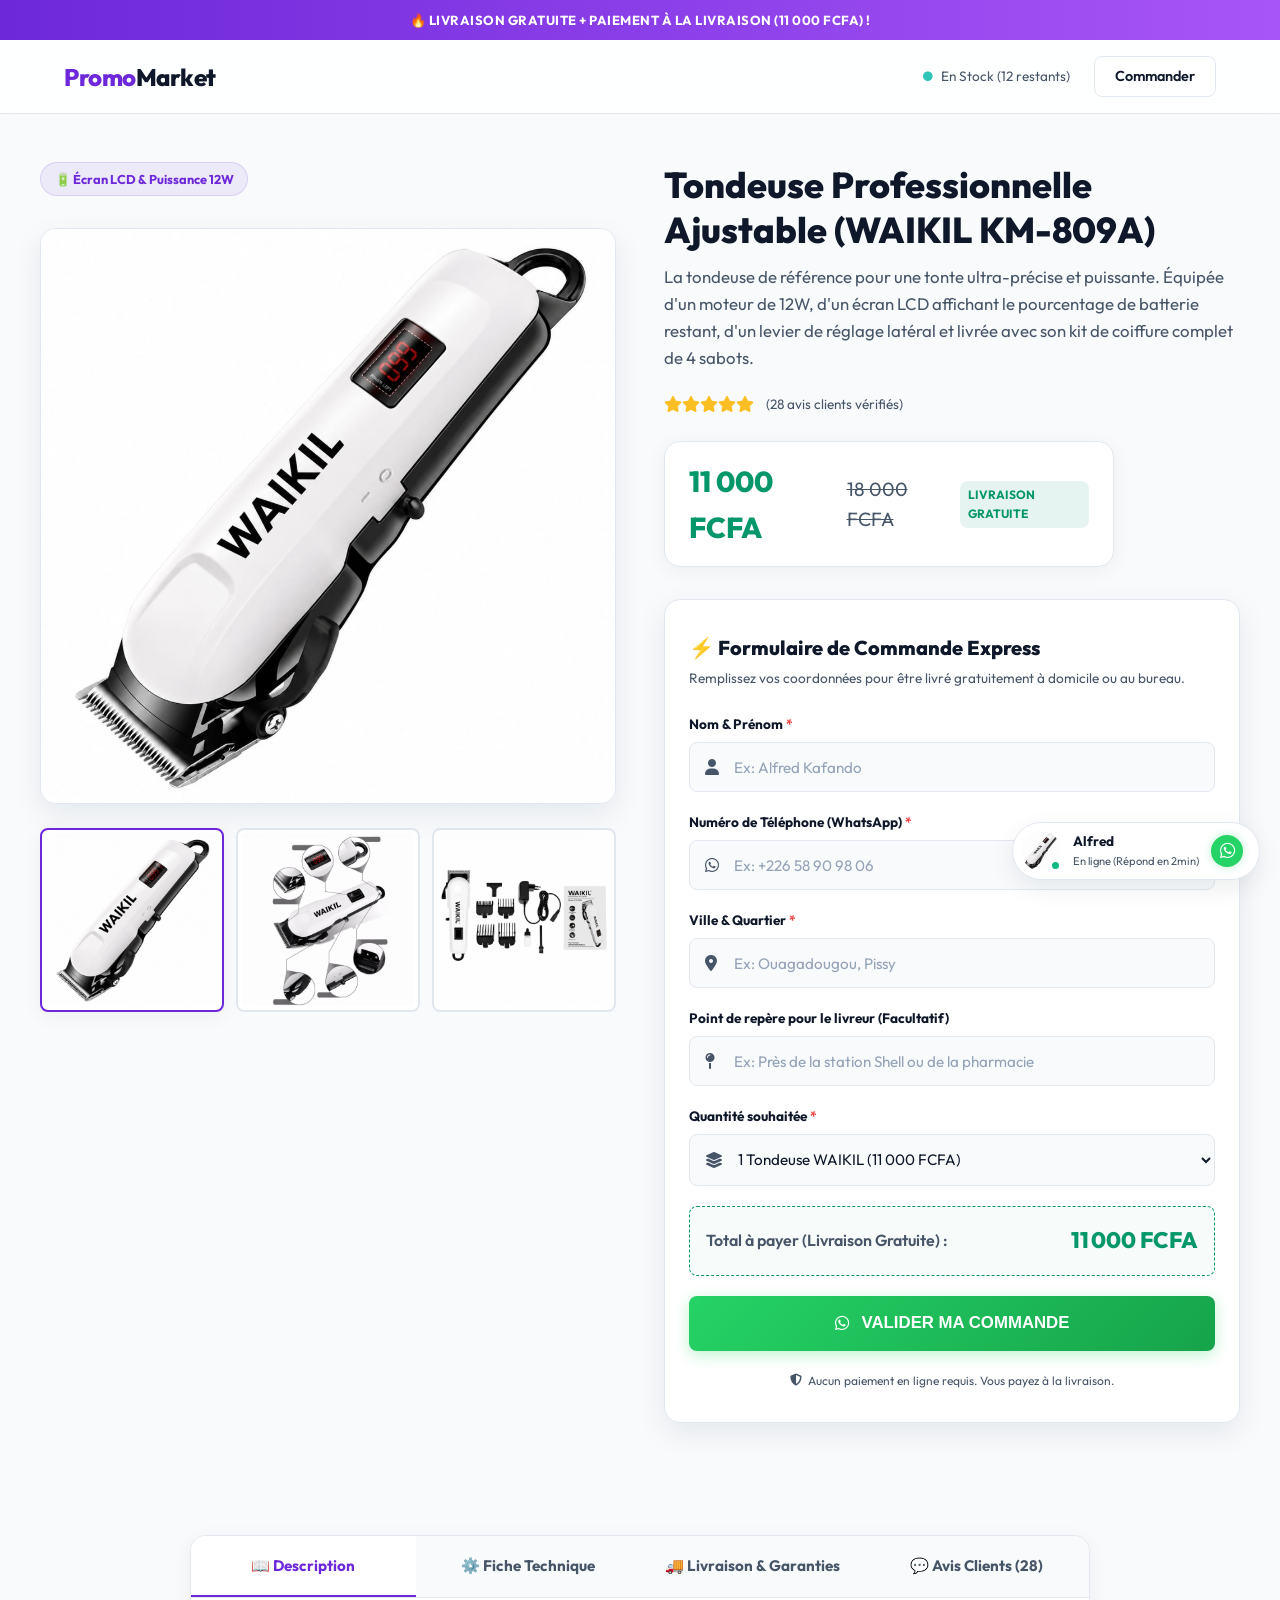
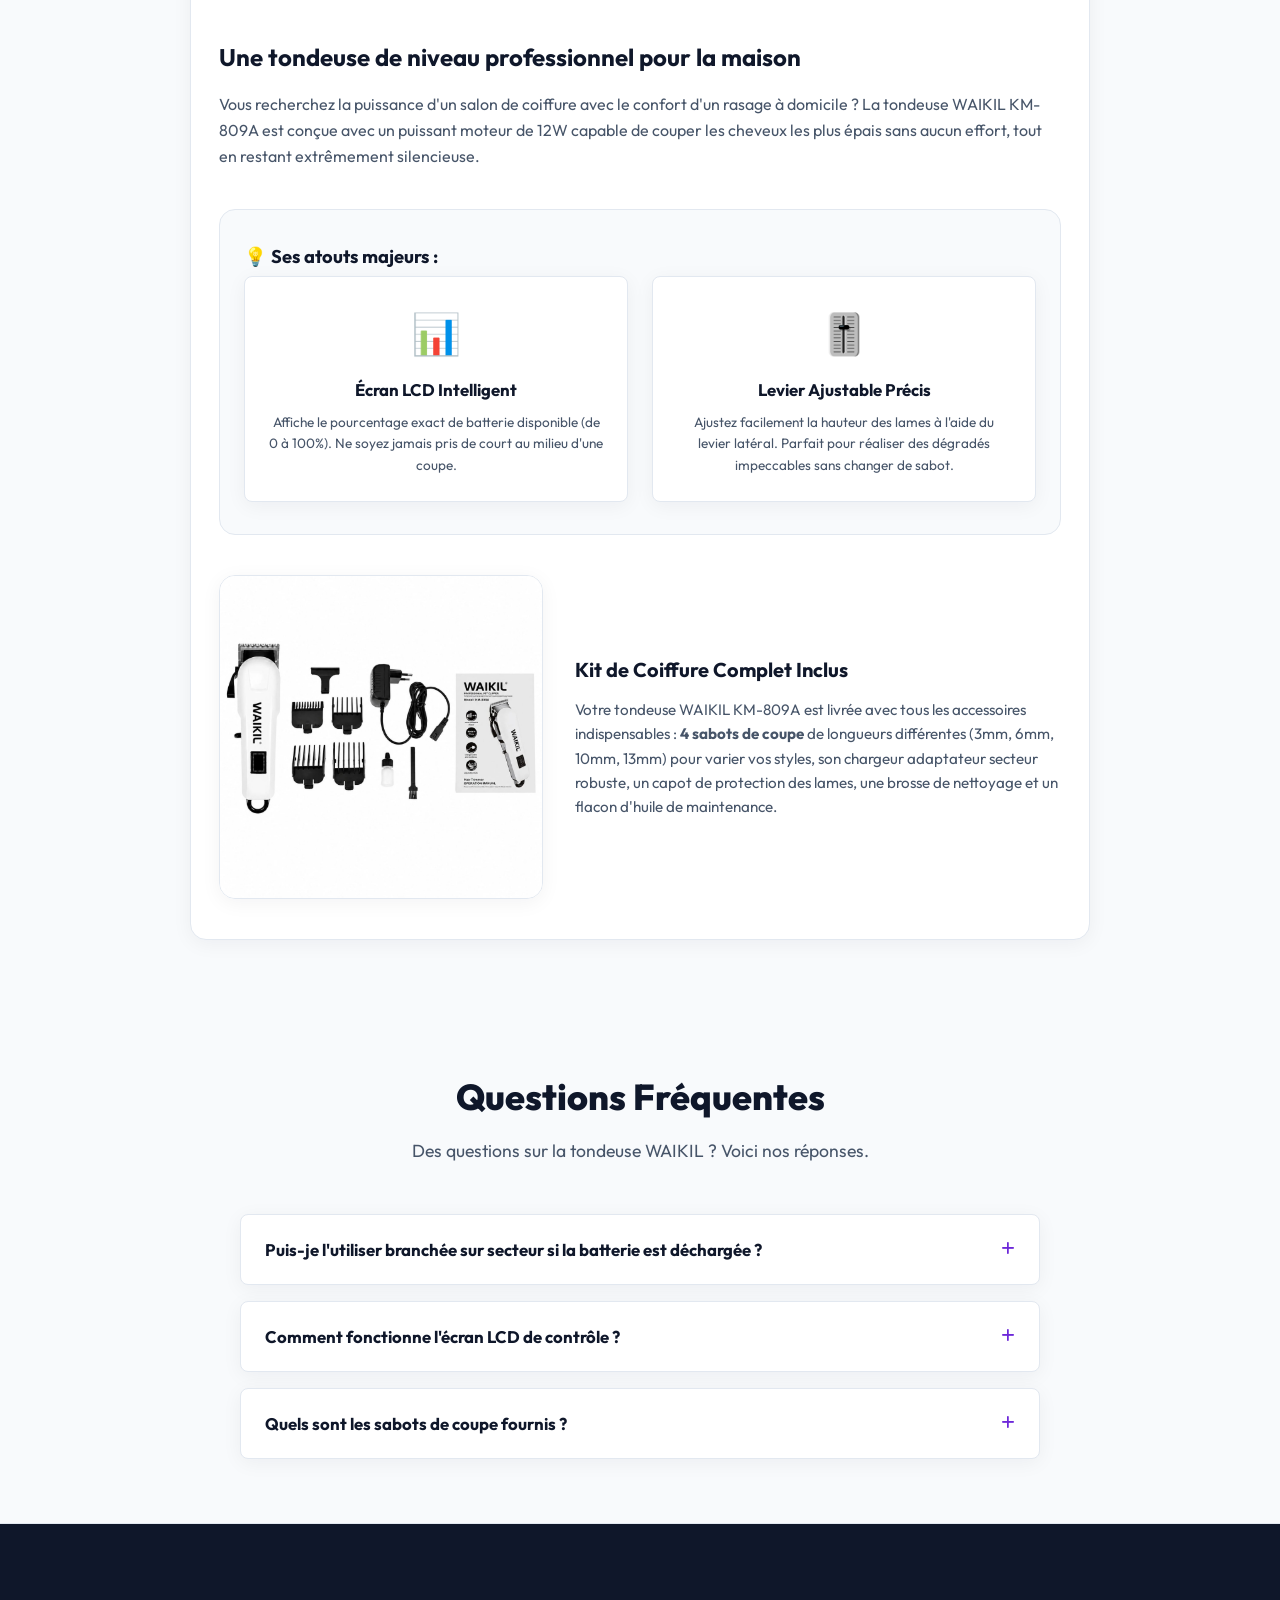
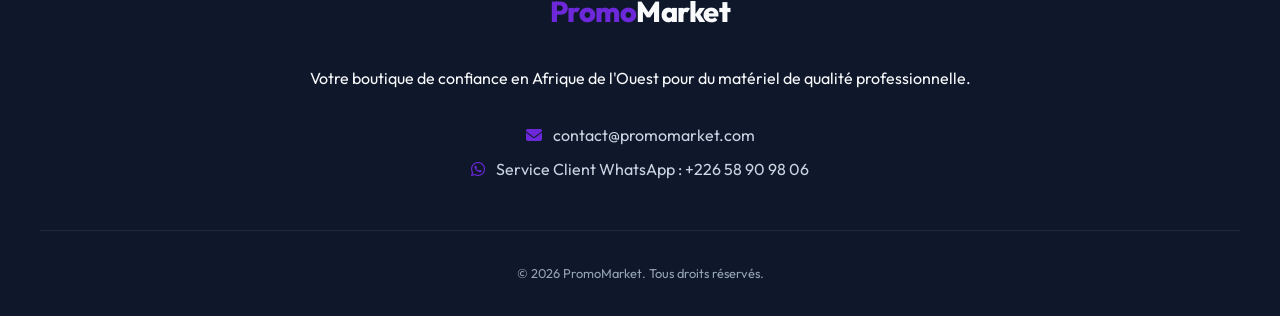
==== produit-tondeuse-waikil.html @ f85fffee "feat: add WAIKIL KM-809A professional trimmer landing page and update catalog" ====
<!DOCTYPE html>
<html lang="fr">
<head>
    <meta charset="UTF-8">
    <meta name="viewport" content="width=device-width, initial-scale=1.0">
    <title>Tondeuse Professionnelle WAIKIL KM-809A | PromoMarket</title>
    <meta name="description" content="Découvrez la puissance de la tondeuse WAIKIL KM-809A avec écran LCD intelligent. Moteur 12W, autonomie de 120-240 min, 4 sabots, livraison gratuite et paiement à la livraison !">
    <!-- Google Fonts -->
    <link rel="preconnect" href="https://fonts.googleapis.com">
    <link rel="preconnect" href="https://fonts.gstatic.com" crossorigin>
    <link href="https://fonts.googleapis.com/css2?family=Outfit:wght@300;400;600;700;800&display=swap" rel="stylesheet">
    <!-- FontAwesome for Icons -->
    <link rel="stylesheet" href="https://cdnjs.cloudflare.com/ajax/libs/font-awesome/6.4.0/css/all.min.css">
    <!-- CSS Stylesheet -->
    <link rel="stylesheet" href="style.css">
</head>
<body>

    <!-- Bandeau d'Urgence / Info -->
    <div class="promo-bar" id="promoBar">
        <span>🔥 LIVRAISON GRATUITE + PAIEMENT À LA LIVRAISON (11 000 FCFA) !</span>
    </div>

    <!-- En-tête / Header -->
    <header class="main-header" id="mainHeader">
        <div class="header-container">
            <a href="index.html" class="logo" style="text-decoration: none; color: inherit;">
                <span class="logo-accent">Promo</span>Market
            </a>
            <div class="header-right">
                <span class="stock-status"><i class="fa-solid fa-circle" style="color: #2ec4b6;"></i> En Stock (12 restants)</span>
                <a href="#order-section" class="btn-header" id="btnHeaderCTA">Commander</a>
            </div>
        </div>
    </header>

    <main>
        <!-- Section Produit & Commande (Hero Shopify Style) -->
        <section class="hero-section" id="heroSection">
            <div class="hero-container">
                
                <!-- Colonne Gauche : Galerie Photos -->
                <div class="hero-gallery">
                    <div class="badge">🔋 Écran LCD & Puissance 12W</div>
                    <div class="main-image-container">
                        <img src="waikil-trimmer.jpg" alt="Tondeuse professionnelle WAIKIL KM-809A" id="mainProductImage">
                    </div>
                    <div class="gallery-thumbnails">
                        <img src="waikil-trimmer.jpg" alt="Tondeuse WAIKIL debout" class="thumbnail active" onclick="changeImage('waikil-trimmer.jpg', this)">
                        <img src="waikil-details.jpg" alt="Caractéristiques techniques WAIKIL" class="thumbnail" onclick="changeImage('waikil-details.jpg', this)">
                        <img src="waikil-kit.jpg" alt="Coffret complet WAIKIL" class="thumbnail" onclick="changeImage('waikil-kit.jpg', this)">
                    </div>
                </div>

                <!-- Colonne Droite : Achat Rapide -->
                <div class="hero-buy-box">
                    <h1>Tondeuse Professionnelle Ajustable (WAIKIL KM-809A)</h1>
                    <p class="tagline">La tondeuse de référence pour une tonte ultra-précise et puissante. Équipée d'un moteur de 12W, d'un écran LCD affichant le pourcentage de batterie restant, d'un levier de réglage latéral et livrée avec son kit de coiffure complet de 4 sabots.</p>
                    
                    <div class="reviews-short">
                        <div class="stars">
                            <i class="fa-solid fa-star"></i><i class="fa-solid fa-star"></i><i class="fa-solid fa-star"></i><i class="fa-solid fa-star"></i><i class="fa-solid fa-star"></i>
                        </div>
                        <span>(28 avis clients vérifiés)</span>
                    </div>

                    <div class="price-container">
                        <span class="price-new">11 000 FCFA</span>
                        <span class="price-old">18 000 FCFA</span>
                        <span class="price-discount">LIVRAISON GRATUITE</span>
                    </div>

                    <!-- Formulaire d'Achat Direct -->
                    <div class="mini-checkout-wrapper" id="order-section">
                        <h3>⚡ Formulaire de Commande Express</h3>
                        <p class="form-sub">Remplissez vos coordonnées pour être livré gratuitement à domicile ou au bureau.</p>
                        
                        <form name="commande-rapide" method="POST" netlify id="orderForm" class="order-form"
                              data-product-name="Tondeuse Professionnelle WAIKIL KM-809A"
                              data-price1="11000"
                              data-price2="20000"
                              data-price3="28000"
                              data-price-text1="1 Tondeuse WAIKIL (11 000 FCFA)"
                              data-price-text2="2 Tondeuses WAIKIL (20 000 FCFA - Duo 🔥)"
                              data-price-text3="3 Tondeuses WAIKIL (28 000 FCFA - Trio 🔥)">
                            
                            <input type="hidden" name="form-name" value="commande-rapide">
                            <input type="hidden" name="productName" value="Tondeuse Professionnelle WAIKIL KM-809A">
                            
                            <div class="form-group">
                                <label for="fullName">Nom & Prénom <span class="required">*</span></label>
                                <div class="input-wrapper">
                                    <i class="fa-solid fa-user"></i>
                                    <input type="text" id="fullName" name="fullName" placeholder="Ex: Alfred Kafando" required>
                                </div>
                            </div>

                            <div class="form-group">
                                <label for="phoneNumber">Numéro de Téléphone (WhatsApp) <span class="required">*</span></label>
                                <div class="input-wrapper">
                                    <i class="fa-brands fa-whatsapp"></i>
                                    <input type="tel" id="phoneNumber" name="phoneNumber" placeholder="Ex: +226 58 90 98 06" required>
                                </div>
                            </div>

                            <div class="form-group">
                                <label for="city">Ville & Quartier <span class="required">*</span></label>
                                <div class="input-wrapper">
                                    <i class="fa-solid fa-location-dot"></i>
                                    <input type="text" id="city" name="city" placeholder="Ex: Ouagadougou, Pissy" required>
                                </div>
                            </div>

                            <div class="form-group">
                                <label for="landmark">Point de repère pour le livreur (Facultatif)</label>
                                <div class="input-wrapper">
                                    <i class="fa-solid fa-map-pin"></i>
                                    <input type="text" id="landmark" name="landmark" placeholder="Ex: Près de la station Shell ou de la pharmacie">
                                </div>
                            </div>

                            <div class="form-group">
                                <label for="quantity">Quantité souhaitée <span class="required">*</span></label>
                                <div class="input-wrapper">
                                    <i class="fa-solid fa-layer-group"></i>
                                    <select id="quantity" name="quantity">
                                        <option value="1" selected>1 Tondeuse WAIKIL (11 000 FCFA)</option>
                                        <option value="2">2 Tondeuses WAIKIL (20 000 FCFA - Pack Duo 🔥)</option>
                                        <option value="3">3 Tondeuses WAIKIL (28 000 FCFA - Pack Trio 🔥)</option>
                                    </select>
                                </div>
                            </div>

                            <div class="total-display">
                                <span>Total à payer (Livraison Gratuite) :</span>
                                <strong id="totalPrice">11 000 FCFA</strong>
                            </div>

                            <button type="submit" class="btn-submit pulse" id="btnSubmitOrder">
                                <i class="fa-brands fa-whatsapp"></i> VALIDER MA COMMANDE
                            </button>
                            <p class="form-footer-note"><i class="fa-solid fa-shield-halved"></i> Aucun paiement en ligne requis. Vous payez à la livraison.</p>
                        </form>
                    </div>

                </div>
            </div>
        </section>

        <!-- Section Onglets Interactifs (Tabs Shopify Style) -->
        <section class="tabs-section" id="tabsSection">
            <div class="tabs-container">
                <div class="tabs-header">
                    <button class="tab-btn active" data-tab="description">📖 Description</button>
                    <button class="tab-btn" data-tab="specs">⚙️ Fiche Technique</button>
                    <button class="tab-btn" data-tab="shipping">🚚 Livraison & Garanties</button>
                    <button class="tab-btn" data-tab="reviews">💬 Avis Clients (28)</button>
                </div>
                
                <div class="tabs-content">
                    <!-- Onglet 1: Description -->
                    <div class="tab-pane active" id="tab-description">
                        <div class="tab-desc-content">
                            <h3>Une tondeuse de niveau professionnel pour la maison</h3>
                            <p>Vous recherchez la puissance d'un salon de coiffure avec le confort d'un rasage à domicile ? La tondeuse WAIKIL KM-809A est conçue avec un puissant moteur de 12W capable de couper les cheveux les plus épais sans aucun effort, tout en restant extrêmement silencieuse.</p>
                            
                            <div class="gesture-guide">
                                <h4>💡 Ses atouts majeurs :</h4>
                                <div class="gesture-grid">
                                    <div class="gesture-card">
                                        <span class="gesture-icon">📊</span>
                                        <h5>Écran LCD Intelligent</h5>
                                        <p>Affiche le pourcentage exact de batterie disponible (de 0 à 100%). Ne soyez jamais pris de court au milieu d'une coupe.</p>
                                    </div>
                                    <div class="gesture-card">
                                        <span class="gesture-icon">🎚️</span>
                                        <h5>Levier Ajustable Précis</h5>
                                        <p>Ajustez facilement la hauteur des lames à l'aide du levier latéral. Parfait pour réaliser des dégradés impeccables sans changer de sabot.</p>
                                    </div>
                                </div>
                            </div>

                            <div class="desc-feature-highlight">
                                <img src="waikil-kit.jpg" alt="Kit complet tondeuse WAIKIL KM-809A">
                                <div>
                                    <h4>Kit de Coiffure Complet Inclus</h4>
                                    <p>Votre tondeuse WAIKIL KM-809A est livrée avec tous les accessoires indispensables : <strong>4 sabots de coupe</strong> de longueurs différentes (3mm, 6mm, 10mm, 13mm) pour varier vos styles, son chargeur adaptateur secteur robuste, un capot de protection des lames, une brosse de nettoyage et un flacon d'huile de maintenance.</p>
                                </div>
                            </div>
                        </div>
                    </div>

                    <!-- Onglet 2: Fiche Technique -->
                    <div class="tab-pane" id="tab-specs">
                        <div class="specs-table-wrapper">
                            <table class="specs-table">
                                <thead>
                                    <tr>
                                        <th>Caractéristique</th>
                                        <th>Spécification Réelle</th>
                                    </tr>
                                </thead>
                                <tbody>
                                    <tr>
                                        <td><strong>Type d'appareil</strong></td>
                                        <td>Tondeuse électrique professionnelle sans fil (et utilisable avec fil)</td>
                                    </tr>
                                    <tr>
                                        <td><strong>Puissance moteur</strong></td>
                                        <td>12W haute efficacité et coupe rapide</td>
                                    </tr>
                                    <tr>
                                        <td><strong>Autonomie</strong></td>
                                        <td>Batterie Lithium-ion rechargeable offrant de 120 à 240 minutes d'utilisation continue</td>
                                    </tr>
                                    <tr>
                                        <td><strong>Écran de contrôle</strong></td>
                                        <td>Affichage numérique LCD pour le niveau de batterie (en %) et indicateur de charge</td>
                                    </tr>
                                    <tr>
                                        <td><strong>Lames</strong></td>
                                        <td>Acier inoxydable haute précision avec levier d'ajustement latéral (0,5 mm à 15 mm)</td>
                                    </tr>
                                    <tr>
                                        <td><strong>Sabots fournis</strong></td>
                                        <td>4 guides de coupe interchangeables (3, 6, 10 et 13 mm)</td>
                                    </tr>
                                    <tr>
                                        <td><strong>Alimentation</strong></td>
                                        <td>Chargeur secteur robuste (100V-240V universel), fiche européenne standard</td>
                                    </tr>
                                </tbody>
                            </table>
                        </div>
                    </div>

                    <!-- Onglet 3: Livraison & Garanties -->
                    <div class="tab-pane" id="tab-shipping">
                        <div class="shipping-info-grid">
                            <div class="shipping-card">
                                <i class="fa-solid fa-truck-fast"></i>
                                <h4>Livraison Gratuite & Rapide</h4>
                                <p><strong>Zéro frais de port !</strong> Livraison 100% gratuite sous 24h à 48h à Ouagadougou et Conakry par nos livreurs dédiés. Pour l'intérieur, livraison via gares routières partenaires.</p>
                            </div>
                            <div class="shipping-card">
                                <i class="fa-solid fa-hand-holding-dollar"></i>
                                <h4>Paiement Sécurisé COD</h4>
                                <p><strong>Paiement à la livraison !</strong> Vous ne payez rien en ligne. Vous réglez la somme en espèces directement au livreur après avoir ouvert et vérifié votre colis.</p>
                            </div>
                            <div class="shipping-card">
                                <i class="fa-solid fa-rotate-left"></i>
                                <h4>Garantie Qualité de 7 Jours</h4>
                                <p>Toutes nos tondeuses sont testées avant livraison. En cas de défaut technique constaté sous 7 jours, nous procédons à un échange gratuit ou un remboursement.</p>
                            </div>
                        </div>
                    </div>

                    <!-- Onglet 4: Avis Clients -->
                    <div class="tab-pane" id="tab-reviews">
                        <div class="reviews-tab-content">
                            <div class="reviews-summary-box">
                                <div class="rating-number">4.9</div>
                                <div>
                                    <div class="stars">
                                        <i class="fa-solid fa-star"></i><i class="fa-solid fa-star"></i><i class="fa-solid fa-star"></i><i class="fa-solid fa-star"></i><i class="fa-solid fa-star"></i>
                                    </div>
                                    <p>Moyenne basée sur 28 retours clients vérifiés au Burkina Faso et en Guinée</p>
                                </div>
                            </div>
                            
                            <div class="reviews-list">
                                <div class="review-item">
                                    <div class="review-header">
                                        <strong>Issouf S.</strong>
                                        <span class="review-date">Ouagadougou, Burkina Faso</span>
                                    </div>
                                    <div class="stars"><i class="fa-solid fa-star"></i><i class="fa-solid fa-star"></i><i class="fa-solid fa-star"></i><i class="fa-solid fa-star"></i><i class="fa-solid fa-star"></i></div>
                                    <p>"Cette tondeuse est fantastique. Le moteur est vraiment puissant de 12W, rien à voir avec les petites tondeuses ordinaires. L'écran qui indique la batterie à 100% est hyper pratique. Très bon achat à 11 000 FCFA avec livraison gratuite."</p>
                                </div>
                                <div class="review-item">
                                    <div class="review-header">
                                        <strong>Drissa O.</strong>
                                        <span class="review-date">Ouagadougou, Somgandé</span>
                                    </div>
                                    <div class="stars"><i class="fa-solid fa-star"></i><i class="fa-solid fa-star"></i><i class="fa-solid fa-star"></i><i class="fa-solid fa-star"></i><i class="fa-solid fa-star-half-stroke"></i></div>
                                    <p>"La tondeuse coupe très bien et le réglage latéral de la hauteur est très solide. Le câble de charge est long et on peut l'utiliser directement branchée si on veut. Livrée en 24 heures chez moi."</p>
                                </div>
                                <div class="review-item">
                                    <div class="review-header">
                                        <strong>Alphonse K.</strong>
                                        <span class="review-date">Koudougou, Burkina Faso</span>
                                    </div>
                                    <div class="stars"><i class="fa-solid fa-star"></i><i class="fa-solid fa-star"></i><i class="fa-solid fa-star"></i><i class="fa-solid fa-star"></i><i class="fa-solid fa-star"></i></div>
                                    <p>"Super qualité ! J'ai commandé le pack de 2 tondeuses à 20 000 FCFA pour moi et mon fils. Reçu en parfait état via bus TSR, très bien emballé. Je recommande vivement."</p>
                                </div>
                            </div>
                        </div>
                    </div>
                </div>
            </div>
        </section>

        <!-- Section FAQ (Foire aux questions) -->
        <section class="faq-section" id="faqSection">
            <div class="section-title">
                <h2>Questions Fréquentes</h2>
                <p>Des questions sur la tondeuse WAIKIL ? Voici nos réponses.</p>
            </div>
            <div class="faq-container">
                <div class="faq-item">
                    <button class="faq-question">
                        <span>Puis-je l'utiliser branchée sur secteur si la batterie est déchargée ?</span>
                        <i class="fa-solid fa-plus"></i>
                    </button>
                    <div class="faq-answer">
                        <p>Oui, absolument ! Cette tondeuse dispose d'un double mode d'alimentation. Vous pouvez l'utiliser de manière autonome sans fil ou la brancher directement sur une prise électrique avec son chargeur secteur si la batterie est à plat.</p>
                    </div>
                </div>

                <div class="faq-item">
                    <button class="faq-question">
                        <span>Comment fonctionne l'écran LCD de contrôle ?</span>
                        <i class="fa-solid fa-plus"></i>
                    </button>
                    <div class="faq-answer">
                        <p>L'écran LCD s'allume automatiquement lorsque la tondeuse est sous tension. Il affiche un chiffre de 0 à 100 correspondant au pourcentage restant d'autonomie de la batterie, ce qui vous indique précisément le moment où il faut la recharger.</p>
                    </div>
                </div>

                <div class="faq-item">
                    <button class="faq-question">
                        <span>Quels sont les sabots de coupe fournis ?</span>
                        <i class="fa-solid fa-plus"></i>
                    </button>
                    <div class="faq-answer">
                        <p>La tondeuse est livrée avec 4 guides de coupe interchangeables de tailles standard : 3 mm, 6 mm, 10 mm et 13 mm, vous permettant de réaliser des tontes de cheveux et de barbes de différentes longueurs de manière très précise.</p>
                    </div>
                </div>
            </div>
        </section>
    </main>

    <!-- Pied de page / Footer -->
    <footer class="main-footer" id="mainFooter">
        <div class="footer-container">
            <div class="footer-logo">
                <span class="logo-accent">Promo</span>Market
            </div>
            <p>Votre boutique de confiance en Afrique de l'Ouest pour du matériel de qualité professionnelle.</p>
            <div class="footer-contact">
                <p><i class="fa-solid fa-envelope"></i> contact@promomarket.com</p>
                <p><i class="fa-brands fa-whatsapp"></i> Service Client WhatsApp : +226 58 90 98 06</p>
            </div>
            <div class="footer-bottom">
                <p>&copy; 2026 PromoMarket. Tous droits réservés.</p>
            </div>
        </div>
    </footer>

    <!-- Barre d'achat collante mobile (Sticky Buy Bar) -->
    <div class="sticky-buy-bar" id="stickyBuyBar">
        <div class="sticky-bar-container">
            <div class="sticky-bar-info">
                <strong>Tondeuse WAIKIL</strong>
                <span class="sticky-price">11 000 FCFA</span>
            </div>
            <a href="#order-section" class="sticky-bar-btn" id="stickyBuyBtn">Acheter Maintenant</a>
        </div>
    </div>

    <!-- Widget WhatsApp Flottant -->
    <a href="https://wa.me/22658909806" class="whatsapp-float-widget" id="whatsappWidget" target="_blank">
        <div class="widget-avatar-container">
            <img src="waikil-trimmer.jpg" alt="Alfred PromoMarket">
            <span class="online-indicator"></span>
        </div>
        <div class="widget-text-container">
            <strong>Alfred</strong>
            <span>En ligne (Répond en 2min)</span>
        </div>
        <div class="whatsapp-widget-icon">
            <i class="fa-brands fa-whatsapp"></i>
        </div>
    </a>

    <!-- Script JavaScript -->
    <script src="app.js"></script>
</body>
</html>
---- style.css ----
/* ==========================================================================
   DESIGN SYSTEM & VARIABLES (PREMIUM LIGHT THEME)
   ========================================================================== */
:root {
    --bg-main: #f8fafc; /* Blanc ardoise ultra-pro */
    --bg-card: #ffffff; /* Cartes blanches style Shopify */
    --bg-card-hover: #f1f5f9;
    --border-color: #e2e8f0; /* Bordures douces */
    --text-primary: #0f172a; /* Texte principal sombre très lisible */
    --text-secondary: #475569; /* Texte secondaire gris cool */
    
    /* Accents Premium */
    --accent-purple: #6d28d9; /* Violet royal Shopify */
    --accent-purple-glow: rgba(109, 40, 217, 0.08);
    --accent-emerald: #059669; /* Émeraude professionnel */
    --accent-emerald-glow: rgba(5, 150, 105, 0.08);
    --whatsapp-green: #25d366;
    --whatsapp-green-glow: rgba(37, 211, 102, 0.15);
    
    /* Typographies & Arrondis */
    --font-family: 'Outfit', sans-serif;
    --border-radius-lg: 16px;
    --border-radius-md: 8px;
    --transition-smooth: all 0.3s cubic-bezier(0.4, 0, 0.2, 1);
    --box-shadow-soft: 0 4px 20px rgba(15, 23, 42, 0.05);
    --box-shadow-medium: 0 10px 30px rgba(15, 23, 42, 0.08);
}

/* ==========================================================================
   BASE STYLES & SCROLLBAR
   ========================================================================== */
* {
    box-sizing: border-box;
    margin: 0;
    padding: 0;
}

html {
    scroll-behavior: smooth;
    font-size: 16px;
}

body {
    background-color: var(--bg-main);
    color: var(--text-primary);
    font-family: var(--font-family);
    line-height: 1.6;
    overflow-x: hidden;
    -webkit-font-smoothing: antialiased;
    padding-bottom: 80px; /* Espace pour la barre collante sur mobile */
}

/* Scrollbar Style */
::-webkit-scrollbar {
    width: 8px;
}
::-webkit-scrollbar-track {
    background: var(--bg-main);
}
::-webkit-scrollbar-thumb {
    background: #cbd5e1;
    border-radius: 50px;
}
::-webkit-scrollbar-thumb:hover {
    background: var(--accent-purple);
}

/* Titles */
.section-title {
    text-align: center;
    margin-bottom: 3rem;
    padding: 0 1rem;
}

.section-title h2 {
    font-size: 2.25rem;
    font-weight: 800;
    margin-bottom: 0.75rem;
    color: var(--text-primary);
}

.section-title p {
    color: var(--text-secondary);
    font-size: 1.1rem;
    max-width: 600px;
    margin: 0 auto;
}

/* ==========================================================================
   PROMO BAR & HEADER
   ========================================================================== */
.promo-bar {
    background: linear-gradient(90deg, var(--accent-purple) 0%, #a855f7 100%);
    color: #fff;
    text-align: center;
    padding: 0.6rem 1rem;
    font-size: 0.82rem;
    font-weight: 700;
    letter-spacing: 0.5px;
    position: sticky;
    top: 0;
    z-index: 100;
}

.main-header {
    background-color: rgba(255, 255, 255, 0.85);
    backdrop-filter: blur(12px);
    border-bottom: 1px solid var(--border-color);
    padding: 1rem 0;
    position: sticky;
    top: 33px;
    z-index: 99;
}

.header-container {
    max-width: 1200px;
    margin: 0 auto;
    padding: 0 1.5rem;
    display: flex;
    justify-content: space-between;
    align-items: center;
}

.logo {
    font-size: 1.5rem;
    font-weight: 800;
    color: var(--text-primary);
    letter-spacing: -0.5px;
}

.logo-accent {
    color: var(--accent-purple);
}

.header-right {
    display: flex;
    align-items: center;
    gap: 1.5rem;
}

.stock-status {
    font-size: 0.85rem;
    color: var(--text-secondary);
    display: flex;
    align-items: center;
    gap: 0.5rem;
}

.stock-status i {
    color: var(--accent-emerald);
    font-size: 0.6rem;
    animation: blink 1.5s infinite;
}

@keyframes blink {
    0%, 100% { opacity: 0.4; }
    50% { opacity: 1; }
}

.btn-header {
    background-color: var(--bg-card);
    border: 1px solid var(--border-color);
    color: var(--text-primary);
    padding: 0.5rem 1.25rem;
    border-radius: var(--border-radius-md);
    text-decoration: none;
    font-weight: 600;
    font-size: 0.9rem;
    transition: var(--transition-smooth);
}

.btn-header:hover {
    background-color: var(--accent-purple);
    border-color: var(--accent-purple);
    color: #fff;
    box-shadow: 0 4px 12px var(--accent-purple-glow);
}

/* ==========================================================================
   HERO / PRODUCT BOX
   ========================================================================== */
.hero-section {
    padding: 3rem 1.5rem;
}

.hero-container {
    max-width: 1200px;
    margin: 0 auto;
    display: grid;
    grid-template-columns: 1fr;
    gap: 3rem;
}

@media (min-width: 992px) {
    .hero-container {
        grid-template-columns: 1fr 1fr;
        align-items: start;
    }
}

/* Gallery details */
.hero-gallery {
    display: flex;
    flex-direction: column;
    gap: 1.5rem;
}

.badge {
    background-color: rgba(109, 40, 217, 0.08);
    color: var(--accent-purple);
    border: 1px solid rgba(109, 40, 217, 0.15);
    padding: 0.35rem 0.85rem;
    border-radius: 50px;
    font-size: 0.8rem;
    font-weight: 700;
    margin-bottom: 0.5rem;
    display: inline-block;
    width: fit-content;
}

.main-image-container {
    background-color: #ffffff;
    border: 1px solid var(--border-color);
    border-radius: var(--border-radius-lg);
    overflow: hidden;
    aspect-ratio: 1;
    display: flex;
    align-items: center;
    justify-content: center;
    position: relative;
    box-shadow: var(--box-shadow-medium);
}

.main-image-container img {
    max-width: 100%;
    max-height: 100%;
    object-fit: contain;
    transition: var(--transition-smooth);
}

.gallery-thumbnails {
    display: grid;
    grid-template-columns: repeat(auto-fit, minmax(60px, 1fr));
    gap: 0.75rem;
}

.thumbnail {
    background-color: #ffffff;
    border: 2px solid var(--border-color);
    border-radius: var(--border-radius-md);
    padding: 0.25rem;
    aspect-ratio: 1;
    cursor: pointer;
    transition: var(--transition-smooth);
    width: 100%;
    object-fit: contain;
}

.thumbnail:hover, 
.thumbnail.active {
    border-color: var(--accent-purple);
    box-shadow: var(--box-shadow-soft);
}

/* Buy box information */
.hero-buy-box h1 {
    font-size: 2.25rem;
    font-weight: 800;
    line-height: 1.25;
    margin-bottom: 0.75rem;
    color: var(--text-primary);
}

.tagline {
    font-size: 1.05rem;
    color: var(--text-secondary);
    margin-bottom: 1.25rem;
}

.reviews-short {
    display: flex;
    align-items: center;
    gap: 0.75rem;
    margin-bottom: 1.5rem;
}

.reviews-short .stars {
    color: #fbbf24;
}

.reviews-short span {
    font-size: 0.85rem;
    color: var(--text-secondary);
}

.price-container {
    display: flex;
    align-items: center;
    gap: 1rem;
    margin-bottom: 2rem;
    background-color: #ffffff;
    border: 1px solid var(--border-color);
    padding: 1rem 1.5rem;
    border-radius: var(--border-radius-lg);
    width: 100%;
    max-width: 450px;
    box-shadow: var(--box-shadow-soft);
}

.price-new {
    font-size: 1.8rem;
    font-weight: 800;
    color: var(--accent-emerald);
}

.price-old {
    font-size: 1.2rem;
    text-decoration: line-through;
    color: var(--text-secondary);
}

.price-discount {
    background-color: rgba(5, 150, 105, 0.1);
    color: var(--accent-emerald);
    padding: 0.25rem 0.5rem;
    border-radius: var(--border-radius-md);
    font-size: 0.75rem;
    font-weight: 700;
}

/* Premium White Checkout Form */
.mini-checkout-wrapper {
    background: #ffffff;
    border: 1px solid var(--border-color);
    padding: 2rem 1.5rem;
    border-radius: var(--border-radius-lg);
    box-shadow: var(--box-shadow-medium);
}

.mini-checkout-wrapper h3 {
    font-size: 1.25rem;
    font-weight: 800;
    margin-bottom: 0.25rem;
    color: var(--text-primary);
}

.form-sub {
    font-size: 0.85rem;
    color: var(--text-secondary);
    margin-bottom: 1.5rem;
}

.order-form {
    display: flex;
    flex-direction: column;
    gap: 1.25rem;
}

.form-group {
    display: flex;
    flex-direction: column;
    gap: 0.4rem;
}

.form-group label {
    font-size: 0.85rem;
    font-weight: 700;
    color: var(--text-primary);
}

.required {
    color: #ef4444;
}

.input-wrapper {
    position: relative;
    display: flex;
    align-items: center;
}

.input-wrapper i {
    position: absolute;
    left: 1rem;
    color: var(--text-secondary);
    font-size: 1rem;
}

.order-form input,
.order-form select {
    width: 100%;
    background-color: #f8fafc;
    border: 1px solid var(--border-color);
    color: var(--text-primary);
    padding: 0.9rem 1rem 0.9rem 2.75rem;
    border-radius: var(--border-radius-md);
    font-family: var(--font-family);
    font-size: 0.95rem;
    transition: var(--transition-smooth);
}

.order-form input::placeholder {
    color: #94a3b8;
}

.order-form input:focus,
.order-form select:focus {
    outline: none;
    border-color: var(--accent-purple);
    background-color: #ffffff;
    box-shadow: 0 0 0 3px var(--accent-purple-glow);
}

.order-form input:focus + i,
.order-form select:focus + i {
    color: var(--accent-purple);
}

.total-display {
    background-color: rgba(5, 150, 105, 0.03);
    border: 1px dashed var(--accent-emerald);
    padding: 1rem;
    border-radius: var(--border-radius-md);
    display: flex;
    justify-content: space-between;
    align-items: center;
    font-size: 1rem;
}

.total-display span {
    color: var(--text-secondary);
    font-weight: 600;
}

.total-display strong {
    font-size: 1.4rem;
    color: var(--accent-emerald);
    font-weight: 800;
}

/* Order Submit button */
.btn-submit {
    background: linear-gradient(135deg, var(--whatsapp-green) 0%, #16a34a 100%);
    color: #fff;
    border: none;
    padding: 1.1rem;
    font-size: 1.05rem;
    font-weight: 800;
    border-radius: var(--border-radius-md);
    cursor: pointer;
    display: flex;
    justify-content: center;
    align-items: center;
    gap: 0.75rem;
    box-shadow: 0 4px 15px rgba(37, 211, 102, 0.3);
    transition: var(--transition-smooth);
}

.btn-submit:hover {
    transform: translateY(-2px);
    box-shadow: 0 6px 20px rgba(37, 211, 102, 0.5);
}

.btn-submit:disabled {
    opacity: 0.7;
    cursor: not-allowed;
}

@keyframes pulse {
    0% { box-shadow: 0 0 0 0 rgba(37, 211, 102, 0.5); }
    70% { box-shadow: 0 0 0 12px rgba(37, 211, 102, 0); }
    100% { box-shadow: 0 0 0 0 rgba(37, 211, 102, 0); }
}

.pulse {
    animation: pulse 2.5s infinite;
}

.form-footer-note {
    font-size: 0.75rem;
    color: var(--text-secondary);
    text-align: center;
    display: flex;
    align-items: center;
    justify-content: center;
    gap: 0.4rem;
}

/* ==========================================================================
   TABS SECTION (SHOPIFY STYLE)
   ========================================================================== */
.tabs-section {
    padding: 4rem 1.5rem;
}

.tabs-container {
    max-width: 900px;
    margin: 0 auto;
    background-color: #ffffff;
    border: 1px solid var(--border-color);
    border-radius: var(--border-radius-lg);
    overflow: hidden;
    box-shadow: var(--box-shadow-soft);
}

.tabs-header {
    display: flex;
    border-bottom: 1px solid var(--border-color);
    background-color: #f8fafc;
    overflow-x: auto;
}

/* Hide scrollbar */
.tabs-header::-webkit-scrollbar {
    display: none;
}

.tab-btn {
    flex: 1;
    min-width: 140px;
    background: none;
    border: none;
    color: var(--text-secondary);
    padding: 1.25rem 1rem;
    font-family: var(--font-family);
    font-weight: 700;
    font-size: 0.95rem;
    cursor: pointer;
    transition: var(--transition-smooth);
    border-bottom: 2px solid transparent;
    text-align: center;
    white-space: nowrap;
}

.tab-btn:hover {
    color: var(--text-primary);
}

.tab-btn.active {
    color: var(--accent-purple);
    border-bottom-color: var(--accent-purple);
    background-color: #ffffff;
}

.tabs-content {
    padding: 2.5rem 1.75rem;
}

.tab-pane {
    display: none;
    animation: fadeIn 0.4s ease;
}

.tab-pane.active {
    display: block;
}

@keyframes fadeIn {
    from { opacity: 0; transform: translateY(5px); }
    to { opacity: 1; transform: translateY(0); }
}

/* Tab 1: Description details */
.tab-desc-content h3 {
    margin-bottom: 1rem;
    font-size: 1.5rem;
    color: var(--text-primary);
}

.tab-desc-content > p {
    color: var(--text-secondary);
    margin-bottom: 2.5rem;
}

/* Gesture Control Guide */
.gesture-guide {
    background-color: #f8fafc;
    border: 1px solid var(--border-color);
    border-radius: var(--border-radius-lg);
    padding: 2rem 1.5rem;
    margin-bottom: 2.5rem;
}

.gesture-guide h4 {
    font-size: 1.15rem;
    font-weight: 700;
    margin-bottom: 0.25rem;
    color: var(--text-primary);
}

.gesture-sub {
    font-size: 0.85rem;
    color: var(--text-secondary);
    margin-bottom: 1.5rem;
}

.gesture-grid {
    display: grid;
    grid-template-columns: 1fr;
    gap: 1.5rem;
}

@media (min-width: 576px) {
    .gesture-grid {
        grid-template-columns: 1fr 1fr;
    }
}

.gesture-card {
    background-color: #ffffff;
    border: 1px solid var(--border-color);
    padding: 1.5rem;
    border-radius: var(--border-radius-md);
    text-align: center;
    box-shadow: var(--box-shadow-soft);
    transition: var(--transition-smooth);
}

.gesture-card:hover {
    border-color: var(--accent-purple);
    transform: translateY(-2px);
}

.gesture-icon {
    font-size: 2.5rem;
    display: block;
    margin-bottom: 0.75rem;
}

.gesture-card h5 {
    font-size: 1.05rem;
    font-weight: 700;
    margin-bottom: 0.5rem;
    color: var(--text-primary);
}

.gesture-card p {
    font-size: 0.85rem;
    color: var(--text-secondary);
}

/* Highlight section in Description */
.desc-feature-highlight {
    display: grid;
    grid-template-columns: 1fr;
    gap: 2rem;
    align-items: center;
    margin-top: 2rem;
}

@media (min-width: 768px) {
    .desc-feature-highlight {
        grid-template-columns: 0.8fr 1.2fr;
    }
}

.desc-feature-highlight img {
    width: 100%;
    border-radius: var(--border-radius-lg);
    border: 1px solid var(--border-color);
    box-shadow: var(--box-shadow-soft);
}

.desc-feature-highlight h4 {
    font-size: 1.25rem;
    font-weight: 700;
    margin-bottom: 0.75rem;
    color: var(--text-primary);
}

.desc-feature-highlight p {
    font-size: 0.95rem;
    color: var(--text-secondary);
}

/* Tab 2: Specs Table */
.specs-table-wrapper {
    overflow-x: auto;
}

.specs-table {
    width: 100%;
    border-collapse: collapse;
    font-size: 0.95rem;
}

.specs-table th,
.specs-table td {
    padding: 1rem;
    text-align: left;
    border-bottom: 1px solid var(--border-color);
}

.specs-table th {
    background-color: #f8fafc;
    color: var(--text-primary);
    font-weight: 700;
}

.specs-table td:first-child {
    color: var(--text-primary);
    font-weight: 700;
    width: 35%;
}

.specs-table td:last-child {
    color: var(--text-secondary);
}

/* Tab 3: Shipping info */
.shipping-info-grid {
    display: grid;
    grid-template-columns: 1fr;
    gap: 1.5rem;
}

@media (min-width: 768px) {
    .shipping-info-grid {
        grid-template-columns: repeat(3, 1fr);
    }
}

.shipping-card {
    background-color: #ffffff;
    border: 1px solid var(--border-color);
    padding: 2rem 1.5rem;
    border-radius: var(--border-radius-lg);
    display: flex;
    flex-direction: column;
    align-items: center;
    text-align: center;
    box-shadow: var(--box-shadow-soft);
}

.shipping-card i {
    font-size: 2.25rem;
    color: var(--accent-purple);
    margin-bottom: 1rem;
}

.shipping-card h4 {
    font-size: 1.1rem;
    font-weight: 700;
    margin-bottom: 0.75rem;
    color: var(--text-primary);
}

.shipping-card p {
    font-size: 0.85rem;
    color: var(--text-secondary);
    margin-bottom: 1rem;
}

.shipping-card ul {
    list-style: none;
    font-size: 0.85rem;
    color: var(--text-secondary);
    text-align: left;
}

.shipping-card ul li {
    position: relative;
    padding-left: 1.25rem;
    margin-bottom: 0.4rem;
}

.shipping-card ul li::before {
    content: "•";
    color: var(--accent-purple);
    font-weight: bold;
    position: absolute;
    left: 0;
}

/* Tab 4: Reviews list */
.reviews-summary-box {
    display: flex;
    align-items: center;
    gap: 1.5rem;
    background-color: #f8fafc;
    border: 1px solid var(--border-color);
    padding: 1.5rem;
    border-radius: var(--border-radius-lg);
    margin-bottom: 2rem;
}

.rating-number {
    font-size: 3rem;
    font-weight: 800;
    color: var(--text-primary);
}

.reviews-list {
    display: flex;
    flex-direction: column;
    gap: 1.5rem;
}

.review-item {
    border-bottom: 1px solid var(--border-color);
    padding-bottom: 1.5rem;
}

.review-header {
    display: flex;
    justify-content: space-between;
    font-size: 0.9rem;
    margin-bottom: 0.4rem;
}

.review-item strong {
    color: var(--text-primary);
}

.review-date {
    color: var(--text-secondary);
}

.review-item .stars {
    color: #fbbf24;
    font-size: 0.8rem;
    margin-bottom: 0.75rem;
}

.review-item p {
    font-size: 0.95rem;
    color: var(--text-secondary);
    line-height: 1.6;
}

/* ==========================================================================
   FAQ SECTION
   ========================================================================== */
.faq-section {
    padding: 4rem 1.5rem;
}

.faq-container {
    max-width: 800px;
    margin: 0 auto;
    display: flex;
    flex-direction: column;
    gap: 1rem;
}

.faq-item {
    background-color: #ffffff;
    border: 1px solid var(--border-color);
    border-radius: var(--border-radius-md);
    overflow: hidden;
    box-shadow: var(--box-shadow-soft);
    transition: var(--transition-smooth);
}

.faq-question {
    width: 100%;
    background: none;
    border: none;
    color: var(--text-primary);
    padding: 1.5rem;
    font-size: 1.05rem;
    font-weight: 700;
    text-align: left;
    display: flex;
    justify-content: space-between;
    align-items: center;
    cursor: pointer;
    font-family: var(--font-family);
}

.faq-question i {
    color: var(--accent-purple);
    font-size: 0.9rem;
    transition: transform 0.3s ease;
}

.faq-answer {
    max-height: 0;
    overflow: hidden;
    transition: max-height 0.3s ease-out, padding 0.3s ease-out;
    padding: 0 1.5rem;
    color: var(--text-secondary);
    font-size: 0.95rem;
}

/* Active styles */
.faq-item.active {
    border-color: var(--accent-purple);
}

.faq-item.active .faq-question i {
    transform: rotate(45deg);
}

.faq-item.active .faq-answer {
    padding-bottom: 1.5rem;
}

/* ==========================================================================
   FOOTER
   ========================================================================== */
.main-footer {
    border-top: 1px solid var(--border-color);
    padding: 4rem 1.5rem 2rem;
    background-color: #0f172a; /* Garde une structure sombre solide en bas */
    color: #f8fafc;
}

.main-footer .logo {
    color: #ffffff;
}

.footer-container {
    max-width: 1200px;
    margin: 0 auto;
    display: flex;
    flex-direction: column;
    align-items: center;
    text-align: center;
    gap: 2rem;
}

.footer-logo {
    font-size: 1.8rem;
    font-weight: 800;
    letter-spacing: -0.5px;
}

.footer-contact {
    display: flex;
    flex-direction: column;
    gap: 0.5rem;
    color: #cbd5e1;
}

.footer-contact i {
    color: var(--accent-purple);
    margin-right: 0.5rem;
}

.footer-bottom {
    width: 100%;
    border-top: 1px solid rgba(255,255,255,0.08);
    padding-top: 2rem;
    margin-top: 1rem;
    font-size: 0.8rem;
    color: #94a3b8;
}

/* ==========================================================================
   STICKY BOTTOM BUY BAR
   ========================================================================== */
.sticky-buy-bar {
    position: fixed;
    bottom: -100px;
    left: 0;
    width: 100%;
    background-color: rgba(255, 255, 255, 0.95);
    backdrop-filter: blur(12px);
    border-top: 1px solid var(--border-color);
    padding: 0.8rem 1.5rem;
    z-index: 98;
    transition: var(--transition-smooth);
    box-shadow: 0 -5px 20px rgba(0,0,0,0.05);
}

.sticky-buy-bar.show {
    bottom: 0;
}

.sticky-bar-container {
    max-width: 600px;
    margin: 0 auto;
    display: flex;
    justify-content: space-between;
    align-items: center;
    gap: 1rem;
}

.sticky-bar-info {
    display: flex;
    flex-direction: column;
}

.sticky-bar-info strong {
    font-size: 0.95rem;
    color: var(--text-primary);
}

.sticky-price {
    font-size: 1.15rem;
    font-weight: 800;
    color: var(--accent-emerald);
}

.sticky-bar-btn {
    background: linear-gradient(135deg, var(--accent-purple) 0%, #7c3aed 100%);
    color: #fff;
    text-decoration: none;
    font-weight: 700;
    font-size: 0.9rem;
    padding: 0.75rem 1.25rem;
    border-radius: var(--border-radius-md);
    box-shadow: 0 4px 12px var(--accent-purple-glow);
    transition: var(--transition-smooth);
    white-space: nowrap;
}

.sticky-bar-btn:hover {
    box-shadow: 0 6px 15px rgba(109, 40, 217, 0.3);
}

@media (min-width: 992px) {
    .sticky-buy-bar {
        display: none !important;
    }
    body {
        padding-bottom: 0;
    }
}

/* ==========================================================================
   FLOATING WHATSAPP WIDGET
   ========================================================================== */
.whatsapp-float-widget {
    position: fixed;
    bottom: 20px;
    right: 20px;
    background-color: #ffffff;
    border: 1px solid var(--border-color);
    border-radius: 50px;
    padding: 0.5rem 1rem 0.5rem 0.5rem;
    display: flex;
    align-items: center;
    gap: 0.75rem;
    text-decoration: none;
    color: var(--text-primary);
    box-shadow: 0 8px 25px rgba(15, 23, 42, 0.08);
    z-index: 97;
    transition: var(--transition-smooth);
}

.whatsapp-float-widget:hover {
    transform: translateY(-3px);
    border-color: rgba(37, 211, 102, 0.3);
    box-shadow: 0 12px 30px rgba(15, 23, 42, 0.12);
}

.widget-avatar-container {
    position: relative;
    width: 40px;
    height: 40px;
}

.widget-avatar-container img {
    width: 100%;
    height: 100%;
    object-fit: cover;
    border-radius: 50%;
}

.online-indicator {
    position: absolute;
    bottom: 0;
    right: 0;
    width: 11px;
    height: 11px;
    background-color: #10b981;
    border: 2px solid #ffffff;
    border-radius: 50%;
}

.widget-text-container {
    display: none;
    flex-direction: column;
}

@media (min-width: 576px) {
    .widget-text-container {
        display: flex;
    }
}

.widget-text-container strong {
    font-size: 0.85rem;
    font-weight: 700;
}

.widget-text-container span {
    font-size: 0.7rem;
    color: var(--text-secondary);
}

.whatsapp-widget-icon {
    background-color: var(--whatsapp-green);
    width: 32px;
    height: 32px;
    border-radius: 50%;
    display: flex;
    align-items: center;
    justify-content: center;
    font-size: 1.1rem;
    color: #fff;
    box-shadow: 0 0 8px rgba(37, 211, 102, 0.3);
}

/* ==========================================================================
   HOMEPAGE (CATALOG) SPECIFIC STYLES
   ========================================================================== */
.home-hero-section {
    padding: 6rem 1.5rem;
    background: radial-gradient(circle at 50% 50%, rgba(109, 40, 217, 0.04) 0%, rgba(255, 255, 255, 0) 100%);
    text-align: center;
    border-bottom: 1px solid var(--border-color);
}

.home-hero-container {
    max-width: 800px;
    margin: 0 auto;
    display: flex;
    flex-direction: column;
    align-items: center;
    gap: 1.5rem;
}

.home-hero-container h1 {
    font-size: 3rem;
    font-weight: 800;
    line-height: 1.15;
    color: var(--text-primary);
}

.home-hero-subtitle {
    font-size: 1.2rem;
    color: var(--text-secondary);
    max-width: 650px;
}

.catalog-section {
    padding: 5rem 1.5rem;
    max-width: 1200px;
    margin: 0 auto;
}

.product-grid {
    display: grid;
    grid-template-columns: 1fr;
    gap: 2rem;
    margin-top: 3rem;
}

@media (min-width: 768px) {
    .product-grid {
        grid-template-columns: repeat(2, 1fr);
    }
}

@media (min-width: 992px) {
    .product-grid {
        grid-template-columns: repeat(3, 1fr);
    }
}

.product-card {
    background-color: #ffffff;
    border: 1px solid var(--border-color);
    border-radius: var(--border-radius-lg);
    overflow: hidden;
    display: flex;
    flex-direction: column;
    position: relative;
    box-shadow: var(--box-shadow-soft);
    transition: var(--transition-smooth);
}

.product-card:hover {
    transform: translateY(-5px);
    box-shadow: var(--box-shadow-medium);
}

.product-card-badge {
    position: absolute;
    top: 1rem;
    left: 1rem;
    background-color: var(--accent-emerald);
    color: #fff;
    font-size: 0.75rem;
    font-weight: 700;
    padding: 0.3rem 0.75rem;
    border-radius: 50px;
    z-index: 2;
}

.product-card-badge.badge-soon {
    background-color: var(--text-secondary);
}

.product-card-image {
    aspect-ratio: 1.2;
    background-color: #f8fafc;
    display: flex;
    align-items: center;
    justify-content: center;
    overflow: hidden;
    border-bottom: 1px solid var(--border-color);
}

.product-card-image img {
    max-width: 80%;
    max-height: 80%;
    object-fit: contain;
    transition: var(--transition-smooth);
}

.product-card:hover .product-card-image img {
    transform: scale(1.05);
}

.product-card-content {
    padding: 1.5rem;
    display: flex;
    flex-direction: column;
    flex-grow: 1;
}

.product-card-content h3 {
    font-size: 1.15rem;
    font-weight: 800;
    margin-bottom: 0.5rem;
    color: var(--text-primary);
}

.product-card-desc {
    font-size: 0.85rem;
    color: var(--text-secondary);
    margin-bottom: 1.5rem;
    flex-grow: 1;
}

.product-card-pricing {
    display: flex;
    align-items: center;
    gap: 0.75rem;
    margin-bottom: 1.25rem;
}

.card-price-new {
    font-weight: 800;
    color: var(--accent-emerald);
    font-size: 1.2rem;
}

.card-price-old {
    text-decoration: line-through;
    color: var(--text-secondary);
    font-size: 0.95rem;
}

.btn-product-view {
    display: block;
    width: 100%;
    text-align: center;
    background-color: var(--accent-purple);
    color: #fff;
    text-decoration: none;
    font-weight: 700;
    font-size: 0.9rem;
    padding: 0.85rem;
    border-radius: var(--border-radius-md);
    transition: var(--transition-smooth);
    box-shadow: 0 4px 10px var(--accent-purple-glow);
}

.btn-product-view:hover {
    background-color: #5b21b6;
    box-shadow: 0 6px 15px rgba(109, 40, 217, 0.25);
}

.product-disabled {
    border-color: #e2e8f0;
    background-color: #fafafa;
}

.product-disabled:hover {
    transform: none;
    box-shadow: var(--box-shadow-soft);
}

.btn-disabled {
    background-color: #cbd5e1;
    color: #64748b;
    box-shadow: none;
    cursor: not-allowed;
}

.btn-disabled:hover {
    background-color: #cbd5e1;
    box-shadow: none;
}
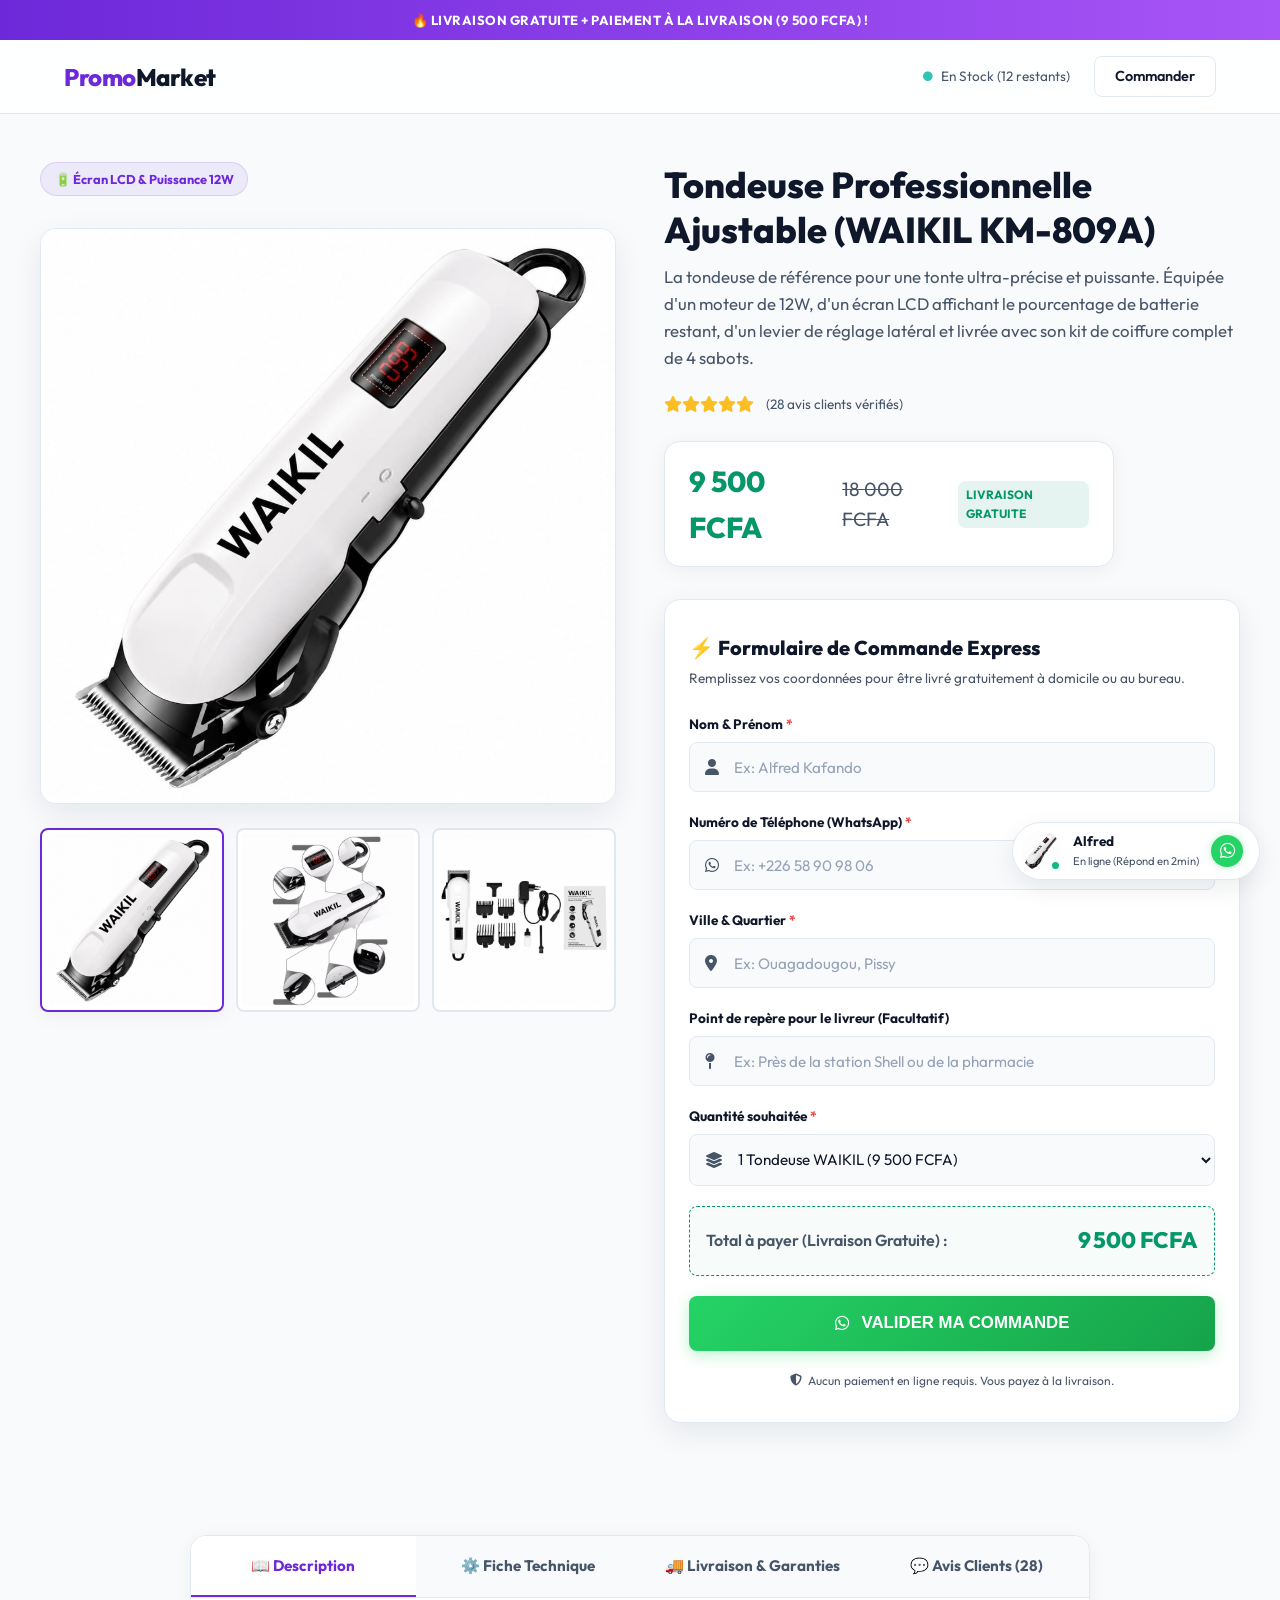
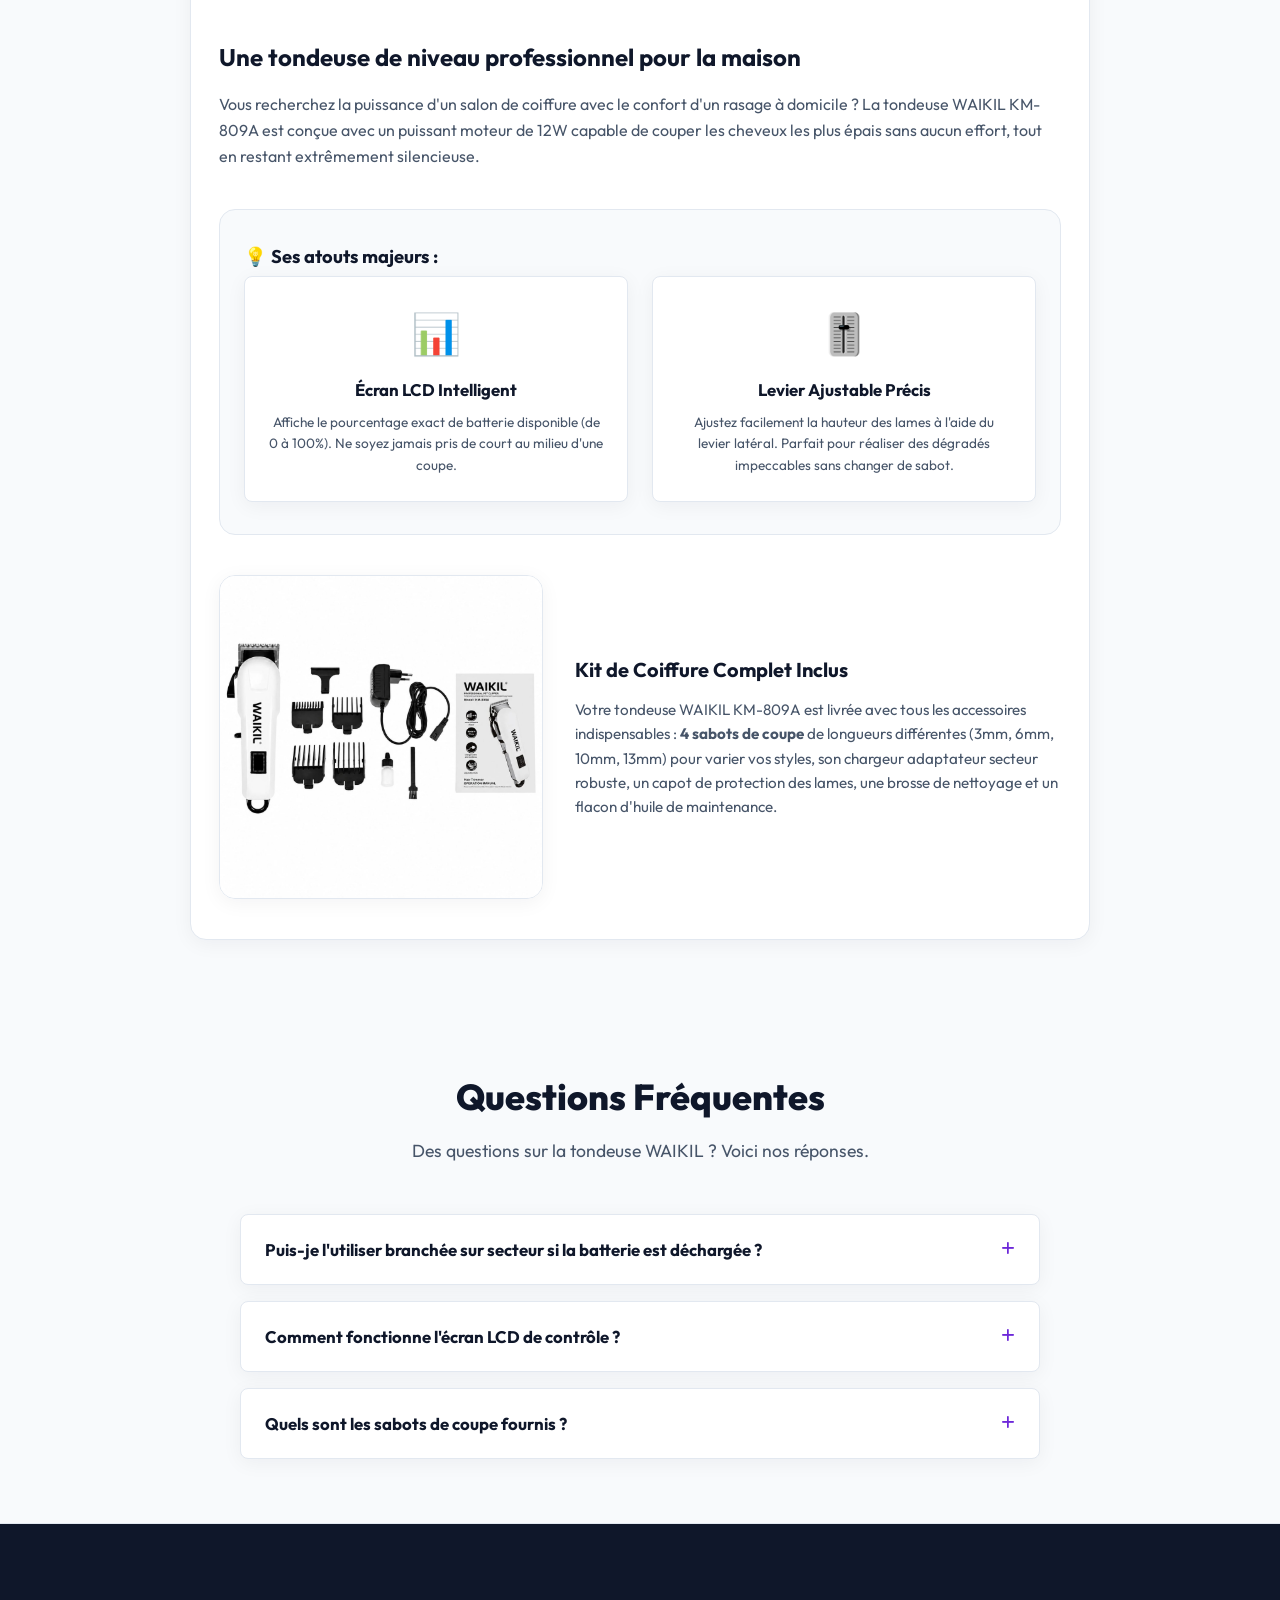
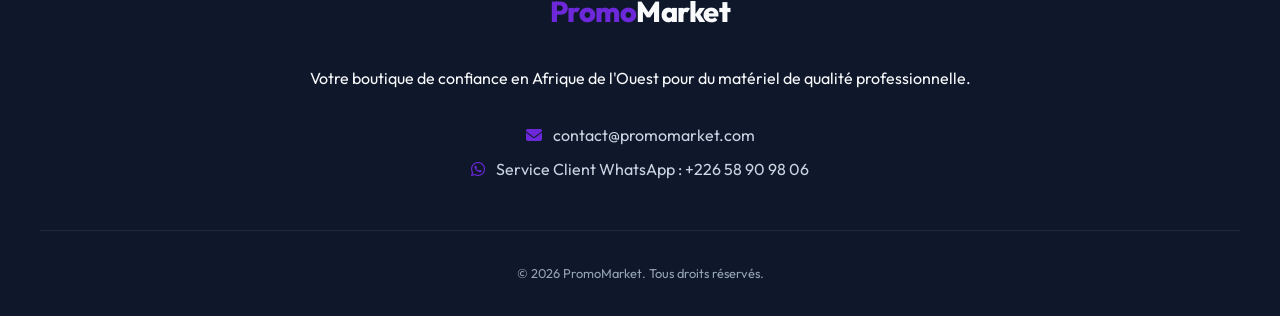
==== commit fb5ff780: "price: update WAIKIL trimmer price to 9500 FCFA and update packages accordingly" ====
--- a/produit-tondeuse-waikil.html
+++ b/produit-tondeuse-waikil.html
@@ -18,7 +18,7 @@
 
     <!-- Bandeau d'Urgence / Info -->
     <div class="promo-bar" id="promoBar">
-        <span>🔥 LIVRAISON GRATUITE + PAIEMENT À LA LIVRAISON (11 000 FCFA) !</span>
+        <span>🔥 LIVRAISON GRATUITE + PAIEMENT À LA LIVRAISON (9 500 FCFA) !</span>
     </div>
 
     <!-- En-tête / Header -->
@@ -65,7 +65,7 @@
                     </div>
 
                     <div class="price-container">
-                        <span class="price-new">11 000 FCFA</span>
+                        <span class="price-new">9 500 FCFA</span>
                         <span class="price-old">18 000 FCFA</span>
                         <span class="price-discount">LIVRAISON GRATUITE</span>
                     </div>
@@ -77,12 +77,12 @@
                         
                         <form name="commande-rapide" method="POST" netlify id="orderForm" class="order-form"
                               data-product-name="Tondeuse Professionnelle WAIKIL KM-809A"
-                              data-price1="11000"
-                              data-price2="20000"
-                              data-price3="28000"
-                              data-price-text1="1 Tondeuse WAIKIL (11 000 FCFA)"
-                              data-price-text2="2 Tondeuses WAIKIL (20 000 FCFA - Duo 🔥)"
-                              data-price-text3="3 Tondeuses WAIKIL (28 000 FCFA - Trio 🔥)">
+                              data-price1="9500"
+                              data-price2="17000"
+                              data-price3="24000"
+                              data-price-text1="1 Tondeuse WAIKIL (9 500 FCFA)"
+                              data-price-text2="2 Tondeuses WAIKIL (17 000 FCFA - Duo 🔥)"
+                              data-price-text3="3 Tondeuses WAIKIL (24 000 FCFA - Trio 🔥)">
                             
                             <input type="hidden" name="form-name" value="commande-rapide">
                             <input type="hidden" name="productName" value="Tondeuse Professionnelle WAIKIL KM-809A">
@@ -124,16 +124,16 @@
                                 <div class="input-wrapper">
                                     <i class="fa-solid fa-layer-group"></i>
                                     <select id="quantity" name="quantity">
-                                        <option value="1" selected>1 Tondeuse WAIKIL (11 000 FCFA)</option>
-                                        <option value="2">2 Tondeuses WAIKIL (20 000 FCFA - Pack Duo 🔥)</option>
-                                        <option value="3">3 Tondeuses WAIKIL (28 000 FCFA - Pack Trio 🔥)</option>
+                                        <option value="1" selected>1 Tondeuse WAIKIL (9 500 FCFA)</option>
+                                        <option value="2">2 Tondeuses WAIKIL (17 000 FCFA - Pack Duo 🔥)</option>
+                                        <option value="3">3 Tondeuses WAIKIL (24 000 FCFA - Pack Trio 🔥)</option>
                                     </select>
                                 </div>
                             </div>
 
                             <div class="total-display">
                                 <span>Total à payer (Livraison Gratuite) :</span>
-                                <strong id="totalPrice">11 000 FCFA</strong>
+                                <strong id="totalPrice">9 500 FCFA</strong>
                             </div>
 
                             <button type="submit" class="btn-submit pulse" id="btnSubmitOrder">
@@ -275,7 +275,7 @@
                                         <span class="review-date">Ouagadougou, Burkina Faso</span>
                                     </div>
                                     <div class="stars"><i class="fa-solid fa-star"></i><i class="fa-solid fa-star"></i><i class="fa-solid fa-star"></i><i class="fa-solid fa-star"></i><i class="fa-solid fa-star"></i></div>
-                                    <p>"Cette tondeuse est fantastique. Le moteur est vraiment puissant de 12W, rien à voir avec les petites tondeuses ordinaires. L'écran qui indique la batterie à 100% est hyper pratique. Très bon achat à 11 000 FCFA avec livraison gratuite."</p>
+                                    <p>"Cette tondeuse est fantastique. Le moteur est vraiment puissant de 12W, rien à voir avec les petites tondeuses ordinaires. L'écran qui indique la batterie à 100% est hyper pratique. Très bon achat à 9 500 FCFA avec livraison gratuite."</p>
                                 </div>
                                 <div class="review-item">
                                     <div class="review-header">
@@ -291,7 +291,7 @@
                                         <span class="review-date">Koudougou, Burkina Faso</span>
                                     </div>
                                     <div class="stars"><i class="fa-solid fa-star"></i><i class="fa-solid fa-star"></i><i class="fa-solid fa-star"></i><i class="fa-solid fa-star"></i><i class="fa-solid fa-star"></i></div>
-                                    <p>"Super qualité ! J'ai commandé le pack de 2 tondeuses à 20 000 FCFA pour moi et mon fils. Reçu en parfait état via bus TSR, très bien emballé. Je recommande vivement."</p>
+                                    <p>"Super qualité ! J'ai commandé le pack de 2 tondeuses à 17 000 FCFA pour moi et mon fils. Reçu en parfait état via bus TSR, très bien emballé. Je recommande vivement."</p>
                                 </div>
                             </div>
                         </div>
@@ -361,9 +361,9 @@
     <div class="sticky-buy-bar" id="stickyBuyBar">
         <div class="sticky-bar-container">
             <div class="sticky-bar-info">
-                <strong>Tondeuse WAIKIL</strong>
-                <span class="sticky-price">11 000 FCFA</span>
-            </div>
+                                <strong>Tondeuse WAIKIL</strong>
+                                <span class="sticky-price">9 500 FCFA</span>
+                            </div>
             <a href="#order-section" class="sticky-bar-btn" id="stickyBuyBtn">Acheter Maintenant</a>
         </div>
     </div>
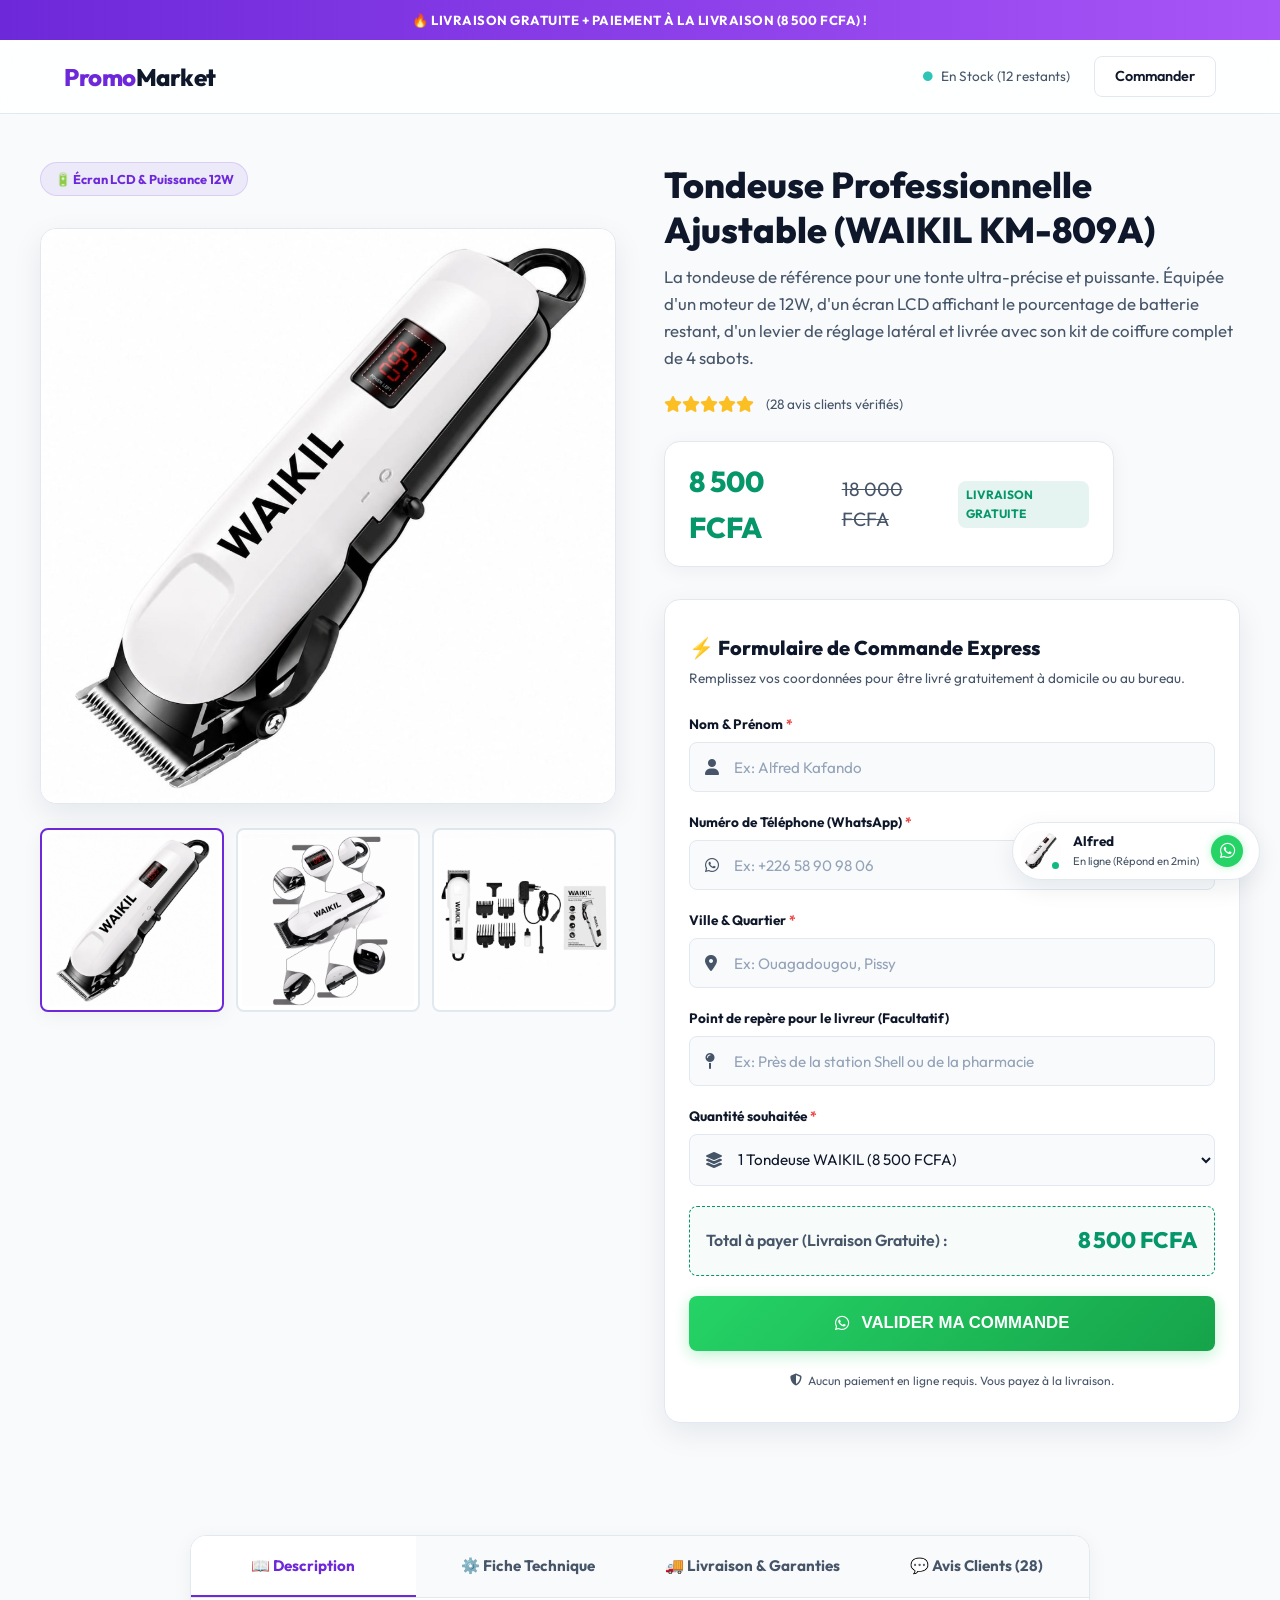
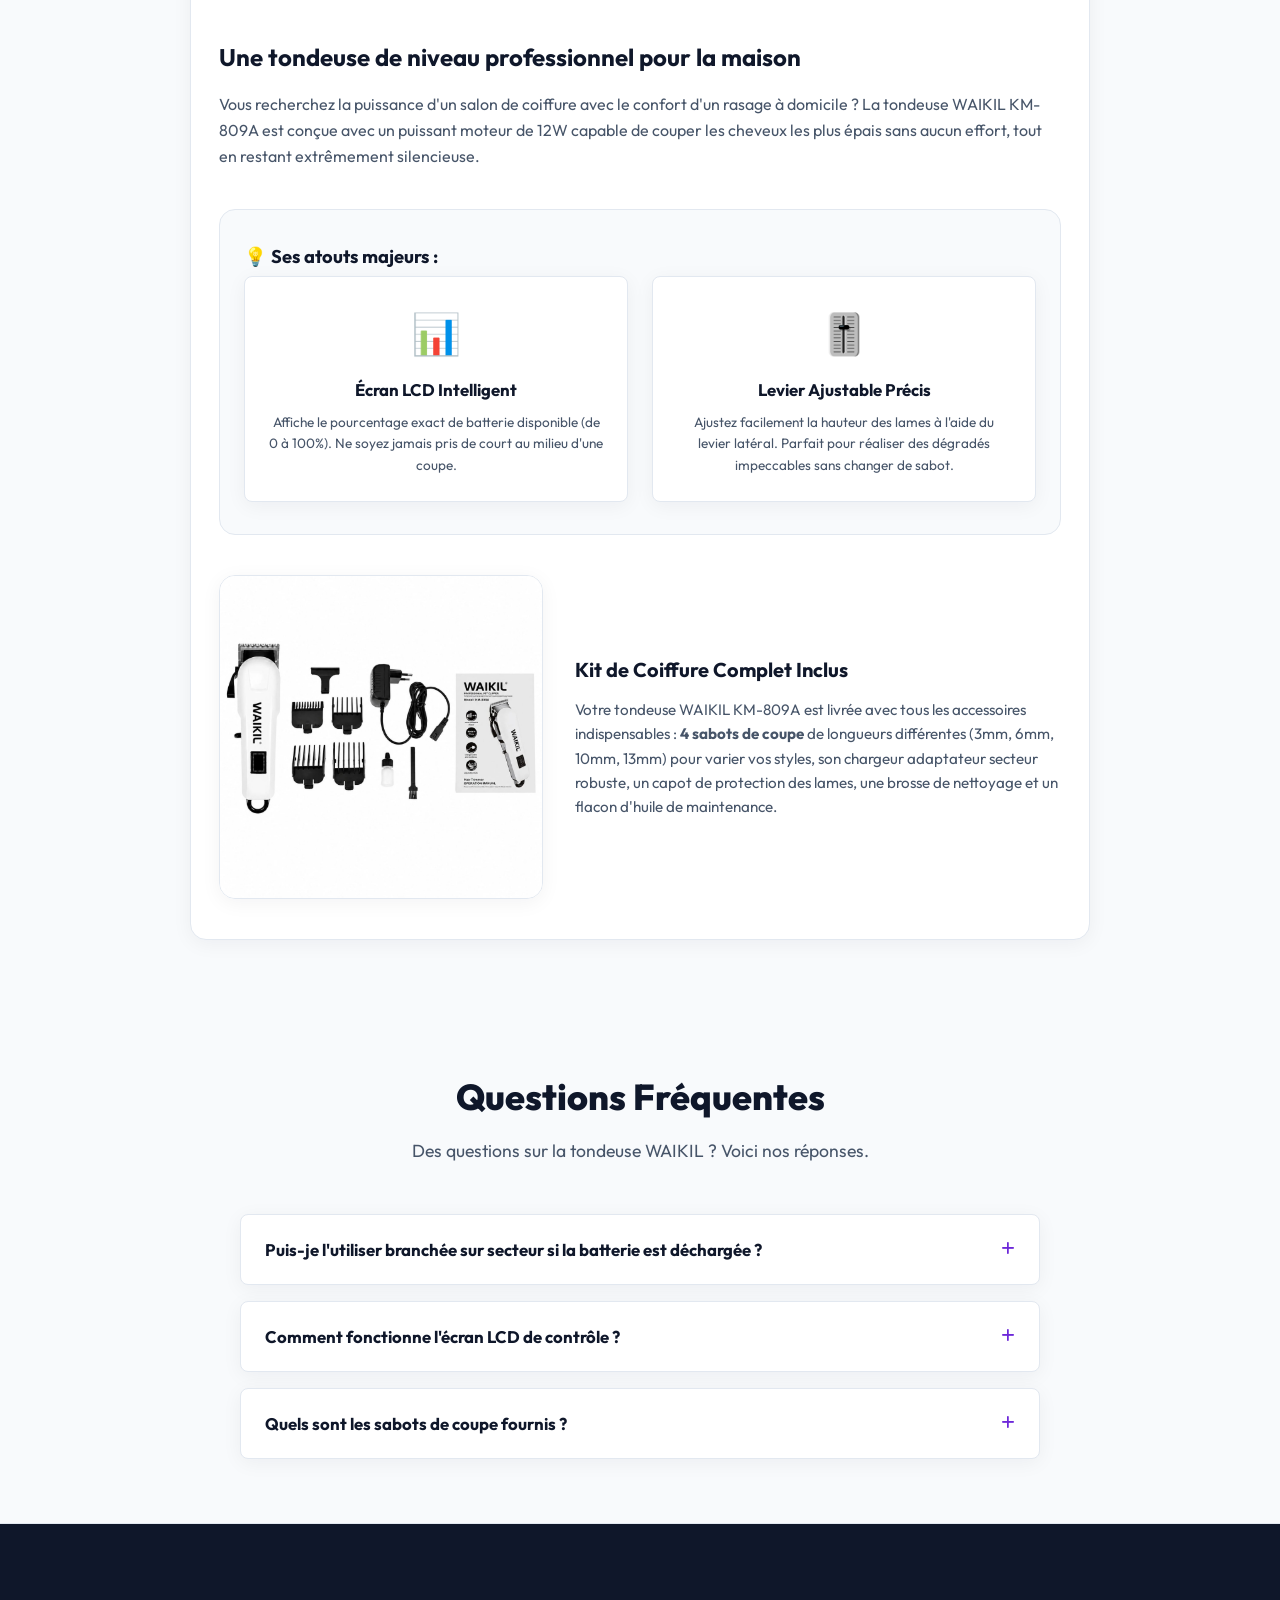
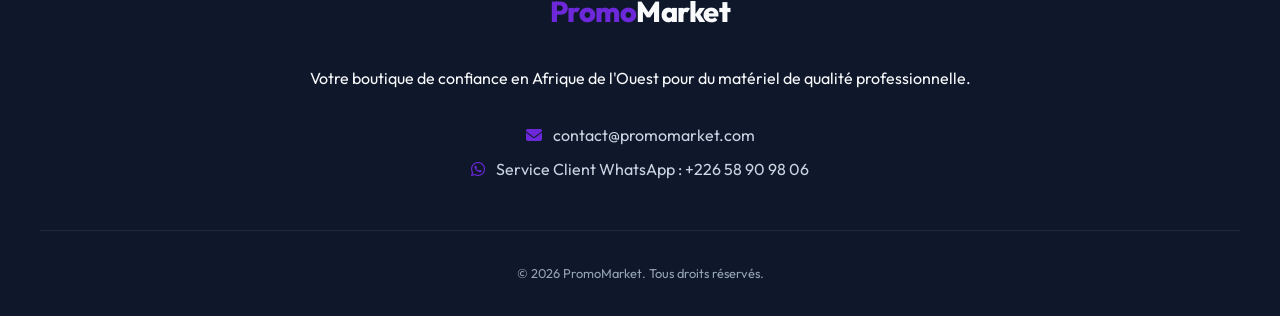
==== commit 7bff0991: "Update Waikil Kemei KM-809A trimmer price to 8500 FCFA" ====
--- a/produit-tondeuse-waikil.html
+++ b/produit-tondeuse-waikil.html
@@ -18,7 +18,7 @@
 
     <!-- Bandeau d'Urgence / Info -->
     <div class="promo-bar" id="promoBar">
-        <span>🔥 LIVRAISON GRATUITE + PAIEMENT À LA LIVRAISON (9 500 FCFA) !</span>
+        <span>🔥 LIVRAISON GRATUITE + PAIEMENT À LA LIVRAISON (8 500 FCFA) !</span>
     </div>
 
     <!-- En-tête / Header -->
@@ -65,7 +65,7 @@
                     </div>
 
                     <div class="price-container">
-                        <span class="price-new">9 500 FCFA</span>
+                        <span class="price-new">8 500 FCFA</span>
                         <span class="price-old">18 000 FCFA</span>
                         <span class="price-discount">LIVRAISON GRATUITE</span>
                     </div>
@@ -77,12 +77,12 @@
                         
                         <form name="commande-rapide" method="POST" netlify id="orderForm" class="order-form"
                               data-product-name="Tondeuse Professionnelle WAIKIL KM-809A"
-                              data-price1="9500"
-                              data-price2="17000"
-                              data-price3="24000"
-                              data-price-text1="1 Tondeuse WAIKIL (9 500 FCFA)"
-                              data-price-text2="2 Tondeuses WAIKIL (17 000 FCFA - Duo 🔥)"
-                              data-price-text3="3 Tondeuses WAIKIL (24 000 FCFA - Trio 🔥)">
+                              data-price1="8500"
+                              data-price2="15000"
+                              data-price3="21000"
+                              data-price-text1="1 Tondeuse WAIKIL (8 500 FCFA)"
+                              data-price-text2="2 Tondeuses WAIKIL (15 000 FCFA - Duo 🔥)"
+                              data-price-text3="3 Tondeuses WAIKIL (21 000 FCFA - Trio 🔥)">
                             
                             <input type="hidden" name="form-name" value="commande-rapide">
                             <input type="hidden" name="productName" value="Tondeuse Professionnelle WAIKIL KM-809A">
@@ -124,16 +124,16 @@
                                 <div class="input-wrapper">
                                     <i class="fa-solid fa-layer-group"></i>
                                     <select id="quantity" name="quantity">
-                                        <option value="1" selected>1 Tondeuse WAIKIL (9 500 FCFA)</option>
-                                        <option value="2">2 Tondeuses WAIKIL (17 000 FCFA - Pack Duo 🔥)</option>
-                                        <option value="3">3 Tondeuses WAIKIL (24 000 FCFA - Pack Trio 🔥)</option>
+                                        <option value="1" selected>1 Tondeuse WAIKIL (8 500 FCFA)</option>
+                                        <option value="2">2 Tondeuses WAIKIL (15 000 FCFA - Pack Duo 🔥)</option>
+                                        <option value="3">3 Tondeuses WAIKIL (21 000 FCFA - Pack Trio 🔥)</option>
                                     </select>
                                 </div>
                             </div>
 
                             <div class="total-display">
                                 <span>Total à payer (Livraison Gratuite) :</span>
-                                <strong id="totalPrice">9 500 FCFA</strong>
+                                <strong id="totalPrice">8 500 FCFA</strong>
                             </div>
 
                             <button type="submit" class="btn-submit pulse" id="btnSubmitOrder">
@@ -275,7 +275,7 @@
                                         <span class="review-date">Ouagadougou, Burkina Faso</span>
                                     </div>
                                     <div class="stars"><i class="fa-solid fa-star"></i><i class="fa-solid fa-star"></i><i class="fa-solid fa-star"></i><i class="fa-solid fa-star"></i><i class="fa-solid fa-star"></i></div>
-                                    <p>"Cette tondeuse est fantastique. Le moteur est vraiment puissant de 12W, rien à voir avec les petites tondeuses ordinaires. L'écran qui indique la batterie à 100% est hyper pratique. Très bon achat à 9 500 FCFA avec livraison gratuite."</p>
+                                    <p>"Cette tondeuse est fantastique. Le moteur est vraiment puissant de 12W, rien à voir avec les petites tondeuses ordinaires. L'écran qui indique la batterie à 100% est hyper pratique. Très bon achat à 8 500 FCFA avec livraison gratuite."</p>
                                 </div>
                                 <div class="review-item">
                                     <div class="review-header">
@@ -362,7 +362,7 @@
         <div class="sticky-bar-container">
             <div class="sticky-bar-info">
                                 <strong>Tondeuse WAIKIL</strong>
-                                <span class="sticky-price">9 500 FCFA</span>
+                                <span class="sticky-price">8 500 FCFA</span>
                             </div>
             <a href="#order-section" class="sticky-bar-btn" id="stickyBuyBtn">Acheter Maintenant</a>
         </div>
